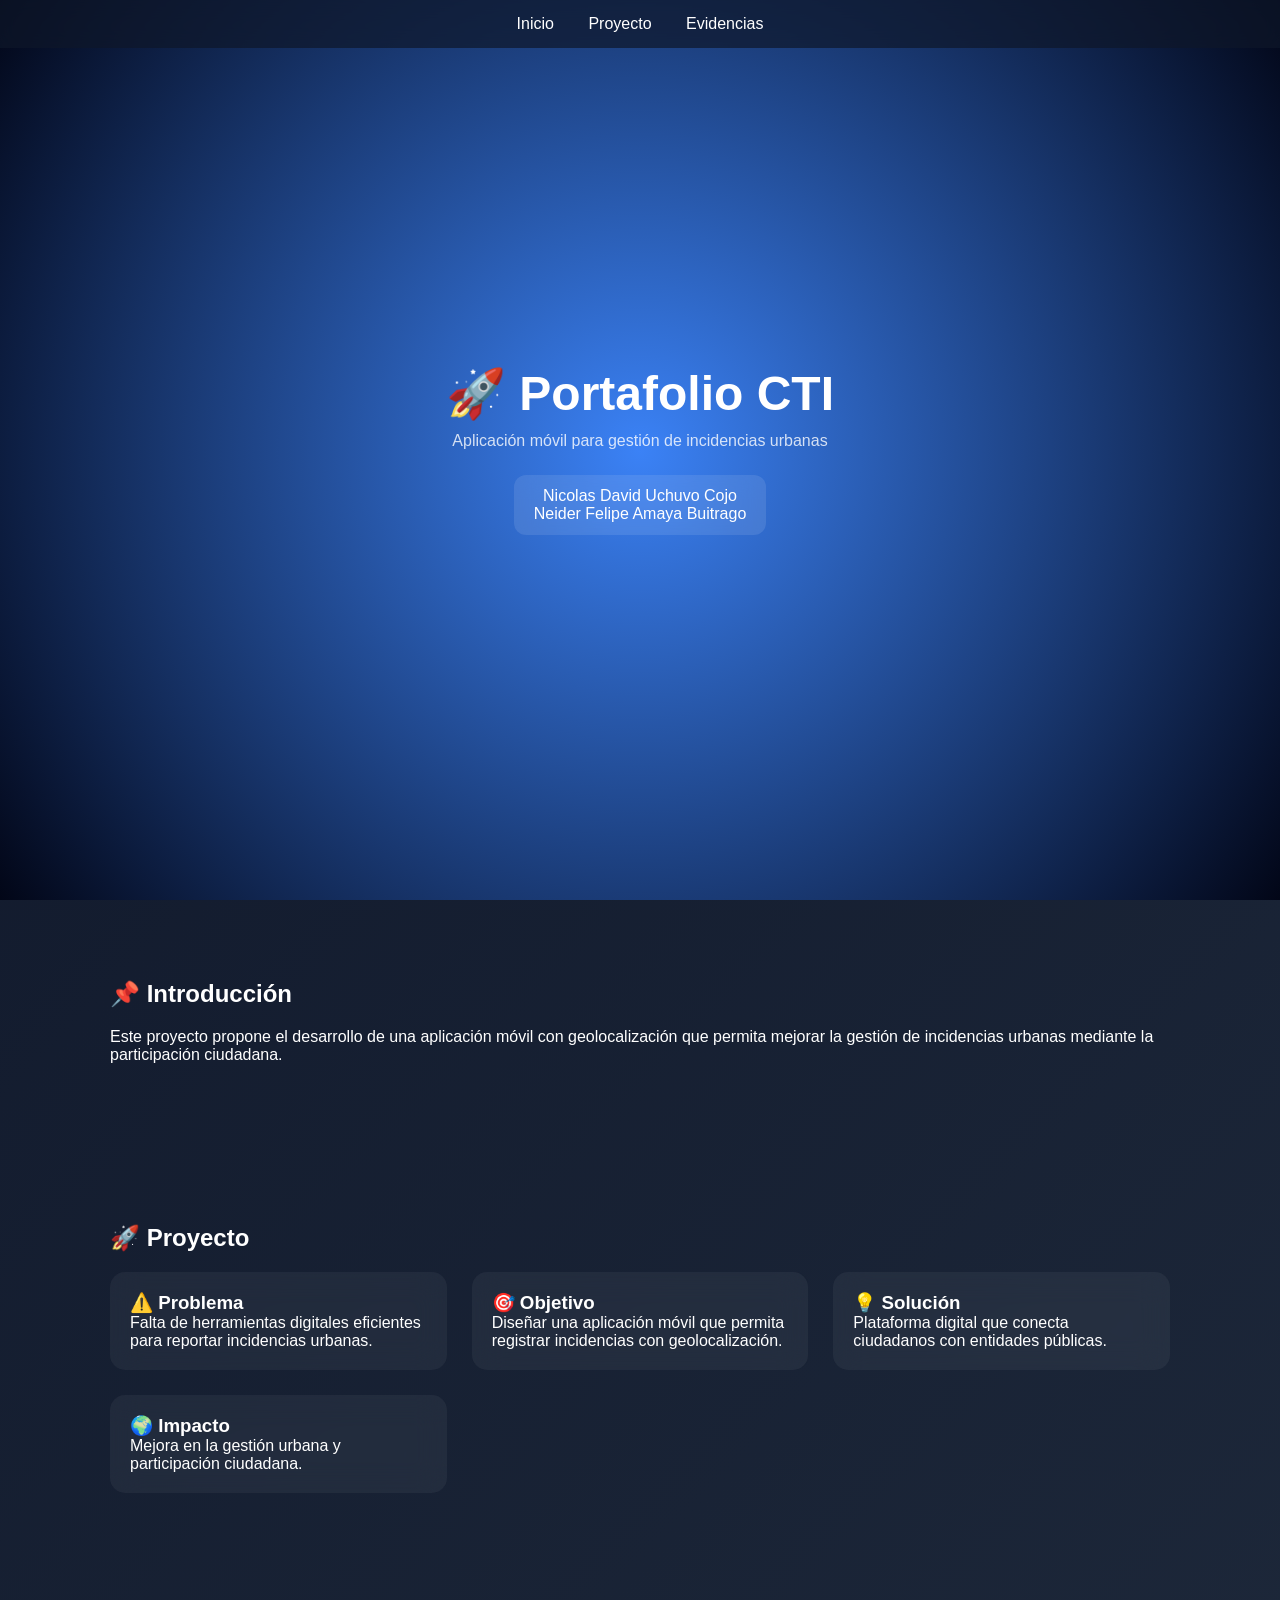
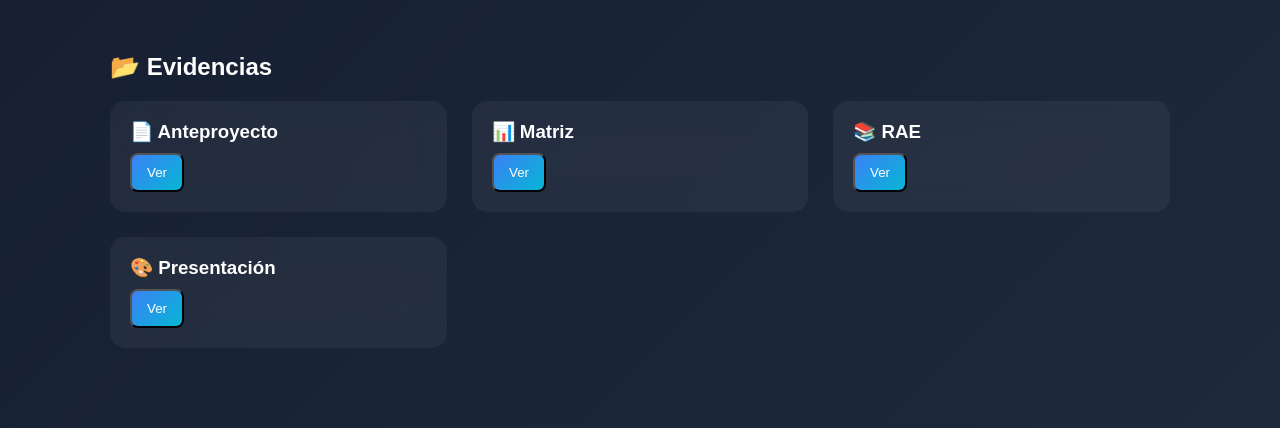
==== Portafolio_CTI/index.html @ d01e1ccf "agrego documentos pdf" ====
<!DOCTYPE html>
<html lang="es">
<head>
<meta charset="UTF-8">
<meta name="viewport" content="width=device-width, initial-scale=1.0">
<title>Portafolio CTI</title>

<style>
* {
    margin: 0;
    padding: 0;
    box-sizing: border-box;
}

body {
    font-family: 'Segoe UI', sans-serif;
    background: linear-gradient(135deg, #0f172a, #1e293b);
    color: white;
    scroll-behavior: smooth;
}

/* NAV */
nav {
    position: fixed;
    width: 100%;
    padding: 15px;
    text-align: center;
    background: rgba(15,23,42,0.7);
    backdrop-filter: blur(10px);
    z-index: 1000;
}

nav a {
    color: white;
    margin: 0 15px;
    text-decoration: none;
    font-weight: 500;
}

/* HERO */
.hero {
    height: 100vh;
    display: flex;
    flex-direction: column;
    justify-content: center;
    align-items: center;

    background: radial-gradient(circle at center, #3b82f6, #020617);
    text-align: center;
}

.hero h1 {
    font-size: 3em;
}

.hero p {
    margin-top: 10px;
    opacity: 0.8;
}

.autores {
    margin-top: 25px;
    padding: 12px 20px;
    border-radius: 12px;
    background: rgba(255,255,255,0.1);
    backdrop-filter: blur(10px);
}

/* SECCIONES */
section {
    max-width: 1100px;
    margin: auto;
    padding: 80px 20px;
}

h2 {
    margin-bottom: 20px;
}

/* TARJETAS */
.grid {
    display: grid;
    grid-template-columns: repeat(auto-fit, minmax(250px, 1fr));
    gap: 25px;
}

.card {
    background: rgba(255,255,255,0.05);
    border-radius: 15px;
    padding: 20px;
    backdrop-filter: blur(15px);
    transition: 0.4s;
}

.card:hover {
    transform: translateY(-10px) scale(1.03);
    background: rgba(255,255,255,0.1);
}

/* BOTONES */
.button {
    margin-top: 10px;
    display: inline-block;
    padding: 10px 15px;
    border-radius: 8px;
    background: linear-gradient(135deg, #3b82f6, #06b6d4);
    color: white;
    text-decoration: none;
}

/* PDF MODAL */
.modal {
    display: none;
    position: fixed;
    top:0;
    left:0;
    width:100%;
    height:100%;
    background: rgba(0,0,0,0.9);
    justify-content:center;
    align-items:center;
}

.modal iframe {
    width:80%;
    height:80%;
    border:none;
}

.close {
    position:absolute;
    top:20px;
    right:30px;
    font-size:30px;
    cursor:pointer;
}

/* ANIMACIÓN */
.fade {
    opacity: 0;
    transform: translateY(40px);
    transition: 0.6s;
}

.fade.visible {
    opacity: 1;
    transform: translateY(0);
}
</style>
</head>

<body>

<nav>
    <a href="#intro">Inicio</a>
    <a href="#proyecto">Proyecto</a>
    <a href="#evidencias">Evidencias</a>
</nav>

<div class="hero">
    <h1>🚀 Portafolio CTI</h1>
    <p>Aplicación móvil para gestión de incidencias urbanas</p>

    <div class="autores">
        Nicolas David Uchuvo Cojo<br>
        Neider Felipe Amaya Buitrago
    </div>
</div>

<section id="intro">
    <h2>📌 Introducción</h2>
    <p class="fade">
        Este proyecto propone el desarrollo de una aplicación móvil con geolocalización
        que permita mejorar la gestión de incidencias urbanas mediante la participación ciudadana.
    </p>
</section>

<section id="proyecto">
    <h2>🚀 Proyecto</h2>

    <div class="grid">

        <div class="card fade">
            <h3>⚠️ Problema</h3>
            <p>Falta de herramientas digitales eficientes para reportar incidencias urbanas.</p>
        </div>

        <div class="card fade">
            <h3>🎯 Objetivo</h3>
            <p>Diseñar una aplicación móvil que permita registrar incidencias con geolocalización.</p>
        </div>

        <div class="card fade">
            <h3>💡 Solución</h3>
            <p>Plataforma digital que conecta ciudadanos con entidades públicas.</p>
        </div>

        <div class="card fade">
            <h3>🌍 Impacto</h3>
            <p>Mejora en la gestión urbana y participación ciudadana.</p>
        </div>

    </div>
</section>

<section id="evidencias">
    <h2>📂 Evidencias</h2>

    <div class="grid">

        <div class="card fade">
            <h3>📄 Anteproyecto</h3>
            <button class="button" onclick="openPDF('Anteproyecto.pdf')">Ver</button>
        </div>

        <div class="card fade">
            <h3>📊 Matriz</h3>
            <button class="button" onclick="openPDF('Matriz.pdf')">Ver</button>
        </div>

        <div class="card fade">
            <h3>📚 RAE</h3>
            <button class="button" onclick="openPDF('RAE.pdf')">Ver</button>
        </div>

        <div class="card fade">
            <h3>🎨 Presentación</h3>
            <button class="button" onclick="openPDF('presentacion.pdf')">Ver</button>
        </div>

    </div>
</section>

<!-- MODAL -->
<div class="modal" id="modal">
    <span class="close" onclick="closeModal()">✖</span>
    <iframe id="viewer"></iframe>
</div>

<script>
/* Animaciones */
const faders = document.querySelectorAll('.fade');

window.addEventListener('scroll', () => {
    faders.forEach(el => {
        const top = el.getBoundingClientRect().top;
        if(top < window.innerHeight - 50){
            el.classList.add('visible');
        }
    });
});

/* PDF */
function openPDF(file){
    document.getElementById('modal').style.display='flex';
    document.getElementById('viewer').src=file;
}

function closeModal(){
    document.getElementById('modal').style.display='none';
}
</script>

</body>
</html>
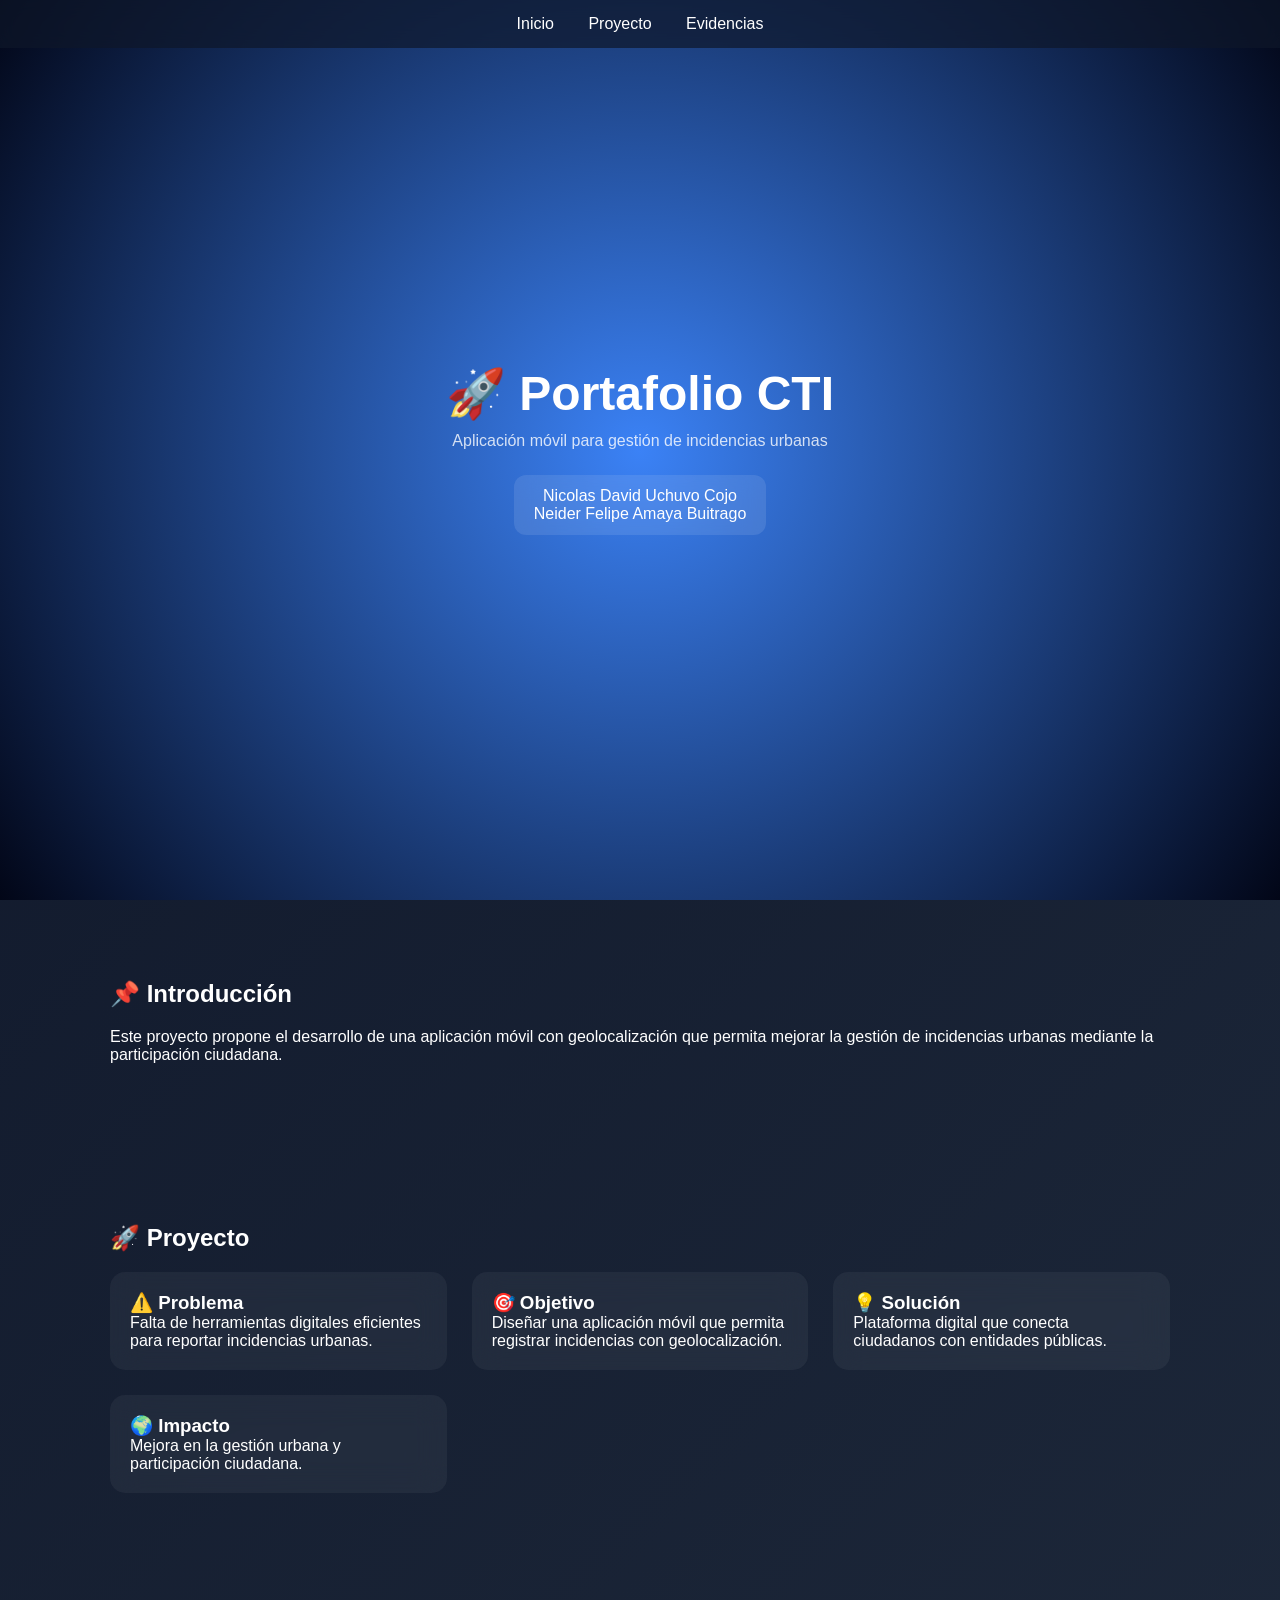
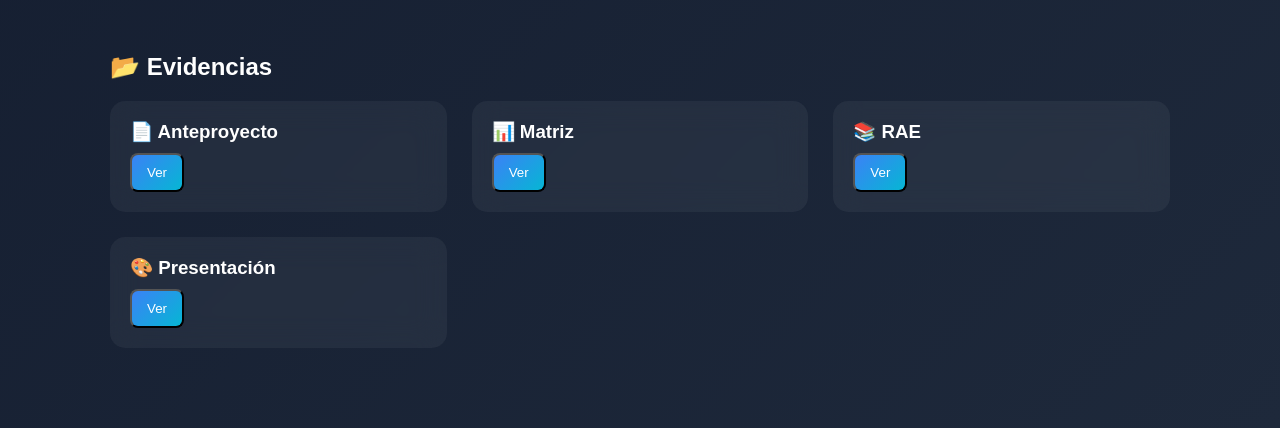
==== commit be10e7d7: "fix js modal" ====
--- a/Portafolio_CTI/index.html
+++ b/Portafolio_CTI/index.html
@@ -252,14 +252,30 @@
 
 /* PDF */
 function openPDF(file){
-    document.getElementById('modal').style.display='flex';
-    document.getElementById('viewer').src=file;
-}
-
+    document.getElementById('modal').style.display = 'flex';
+    document.getElementById('viewer').src = file;
+}
+
+/* cerrar modal */
 function closeModal(){
-    document.getElementById('modal').style.display='none';
-}
+    document.getElementById('modal').style.display = 'none';
+    document.getElementById('viewer').src = "";
+}
+
+/* cerrar al hacer click afuera */
+document.getElementById('modal').addEventListener('click', function(e){
+    if(e.target === this){
+        closeModal();
+    }
+});
+
+/* cerrar con ESC */
+document.addEventListener('keydown', function(e){
+    if(e.key === "Escape"){
+        closeModal();
+    }
+});
 </script>
 
 </body>
-</html>+</html> 
